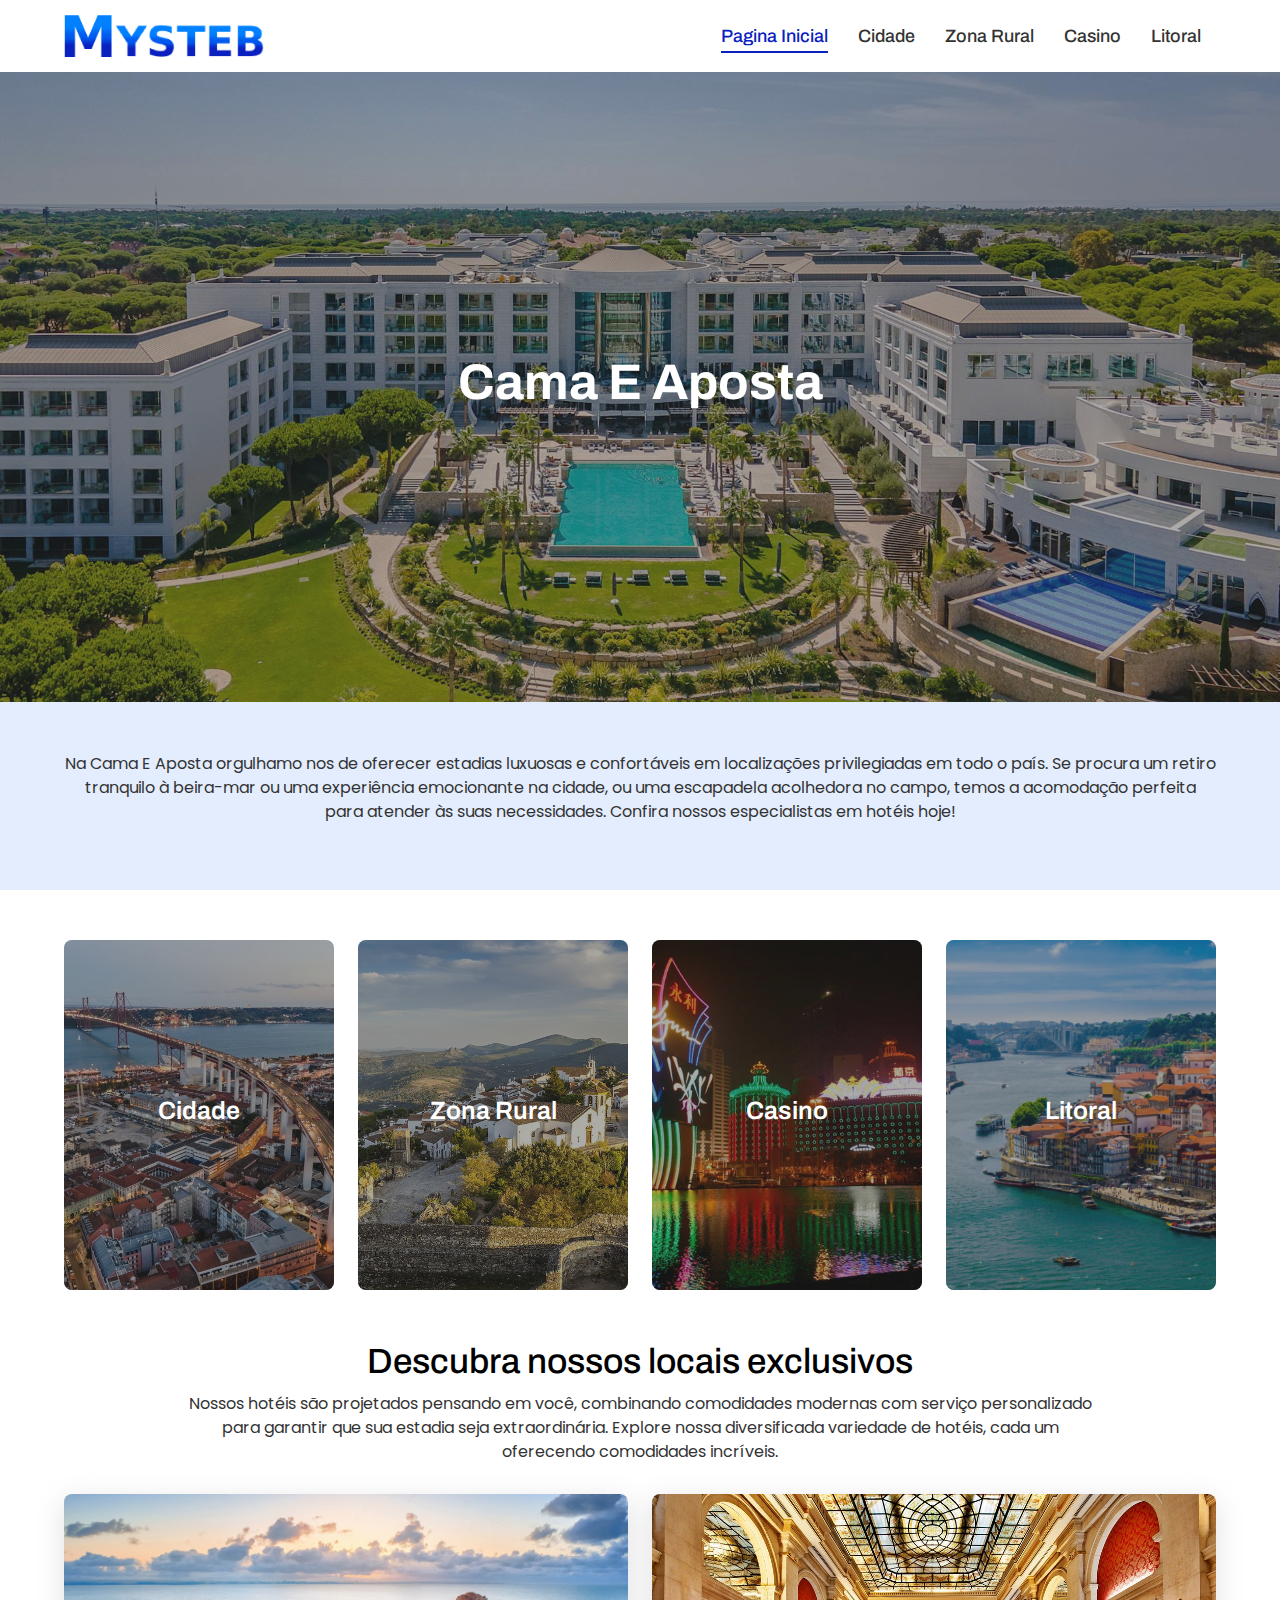
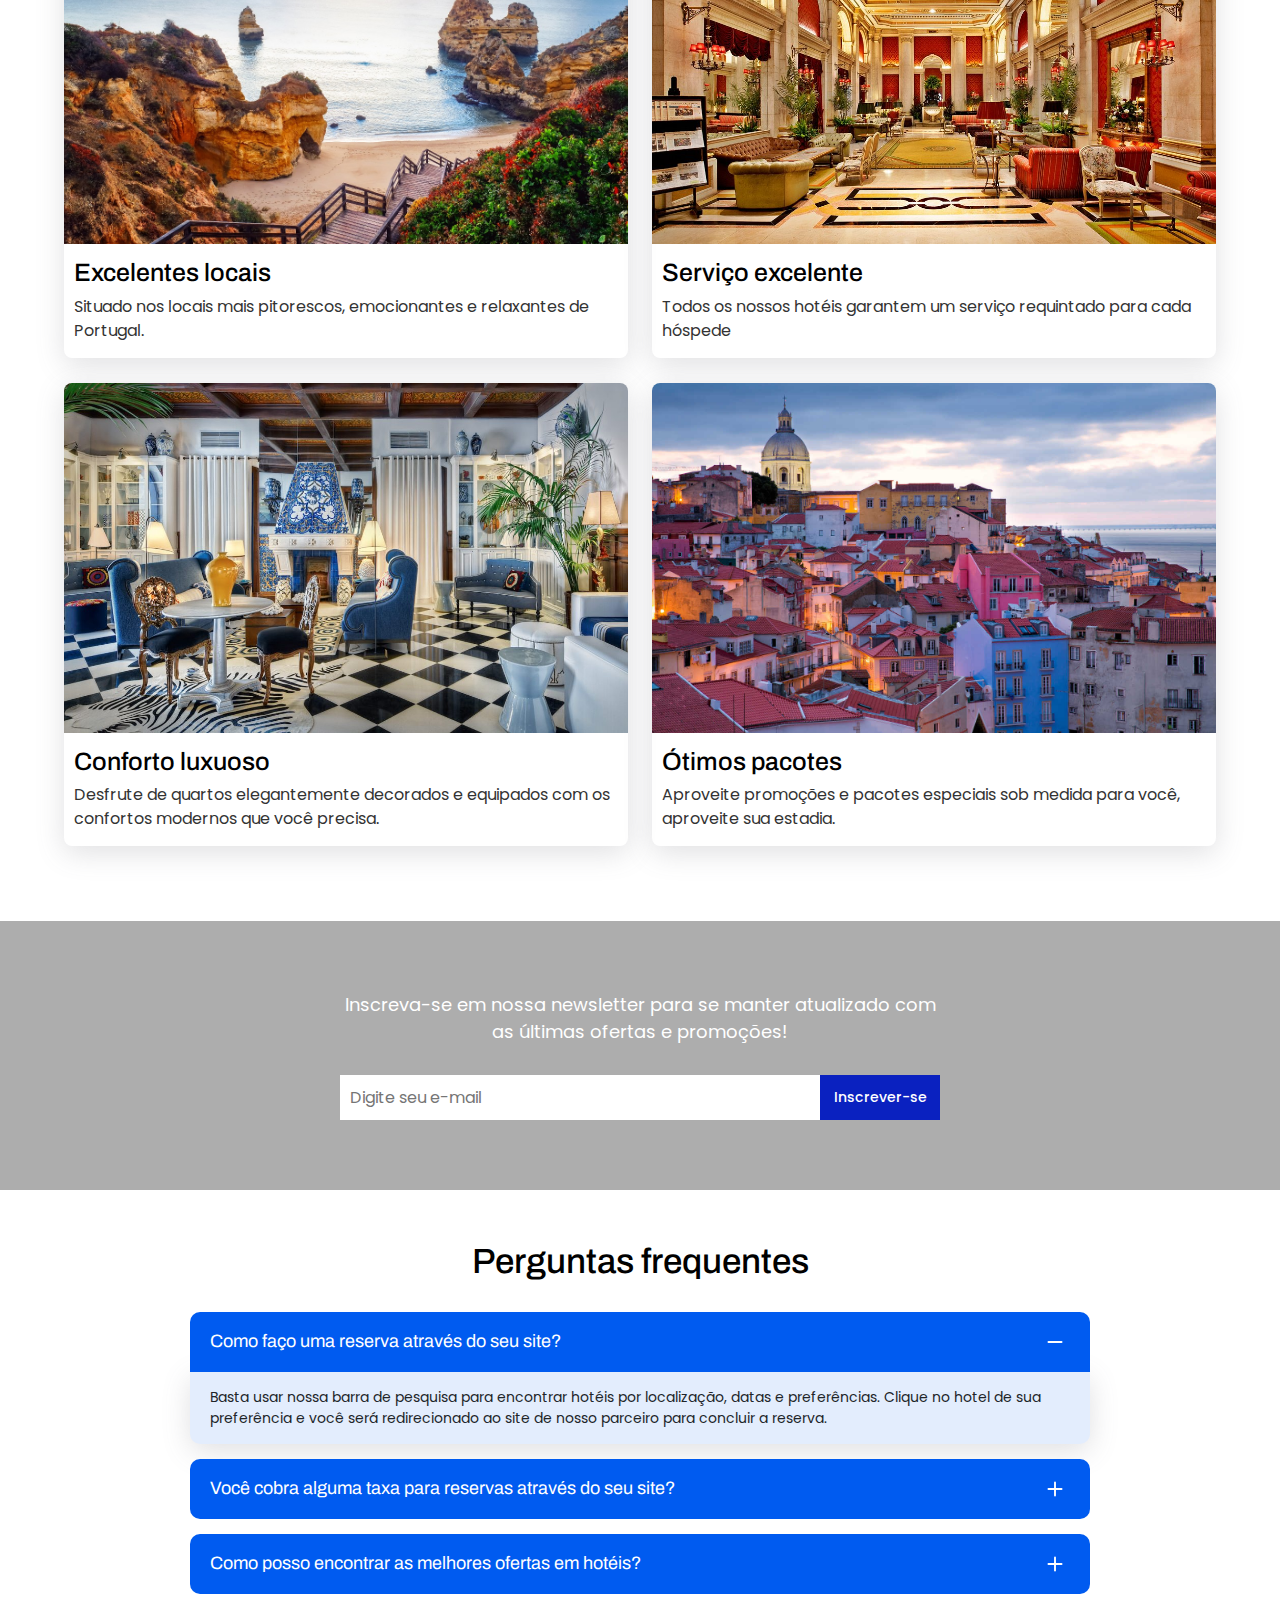
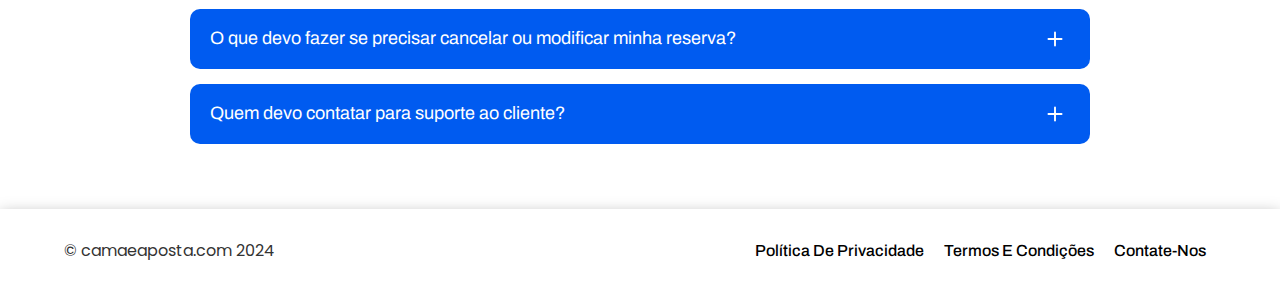
==== index.html @ 0a5554f3 "first commit" ====
<!DOCTYPE html>
<html lang="pt">
  <head>
    <meta charset="UTF-8">
    <meta name="viewport" content="width=device-width, initial-scale=1.0">
    <link rel="stylesheet" href="assets/css/bootstrap.min.css">
    <link rel="stylesheet" href="https://cdnjs.cloudflare.com/ajax/libs/font-awesome/6.5.2/css/all.min.css">
    <link rel="stylesheet" href="https://unpkg.com/aos@2.3.0/dist/aos.css">
    <link rel="icon" href="assets/images/fav-icn.png">
    <link rel="stylesheet" href="assets/css/style.css">
    <link rel="stylesheet" href="assets/css/media.css">
    <title>Pagina Inicial</title>
  </head>
  <body>

    <!-- header section start  -->
    <header class="site-header">
        <div class="container">
          <nav>
            <div class="site-logo">
              <a href="index.html">
                <img src="assets/images/logo.png" alt="">
              </a>
            </div>
            <div class="main-nav">
              <ul>
                <li>
                  <a href="index.html" class="active">
                    Pagina Inicial
                  </a>
                </li>
                <li>
                  <a href="cidade.html">
                    Cidade
                  </a>
                </li>
                <li>
                  <a href="rurais.html">
                    Zona rural
                  </a>
                </li>
                <li>
                  <a href="casino.html">
                    Casino
                  </a>
                </li>
                <li>
                  <a href="litoral.html">
                    Litoral
                  </a>
                </li>
              </ul>
              <div class="close">
                <i class="fa-solid fa-xmark"></i>
              </div>
            </div>
            <div class="toggle">
              <i class="fa-solid fa-bars"></i>
            </div>
          </nav>
        </div>
    </header>
    <!-- header section start  -->
<!-- banner secion start -->
    <section class="site-banner">
      <div class="overlay"></div>
          <div class="banner-content">
            <div class="banner-text">
              <h1>
                Cama E Aposta
              </h1>
            </div>
          </div>
    </section>
<!-- banner secion end -->
  <!-- top content section start -->
    <div class="topContent ptb-50">
        <div class="container">
           <p>
            Na Cama E Aposta orgulhamo nos de oferecer estadias luxuosas e confortáveis em
          localizações privilegiadas em todo o país. Se procura um retiro tranquilo à beira-mar ou uma
          experiência emocionante na cidade, ou uma escapadela acolhedora no campo, temos a
          acomodação perfeita para atender às suas necessidades. Confira nossos especialistas em

          hotéis hoje!
           </p>
        </div>
    </div>
 <!-- top content section section -->
  <!-- link card section start -->
     <section class="link-Card ptb-50">
        <div class="container">
            <div class="row">
              <div class="col-xl-3 col-lg-6 col-md-6">
                  <div class="link-card-wrap" style="background-image: url(./assets/images/linkCard1.jpg);">
                    <div class="overlay"></div>
                    <a href="cidade.html">
                      <div class="link-heading">
                        <h4>
                          Cidade
                        </h4>
                      </div> 
                    </a>
                  </div>
              </div>

              <div class="col-xl-3 col-lg-6 col-md-6">
                <div class="link-card-wrap" style="background-image: url(./assets/images/linkCard2.jpg);">
                  <div class="overlay"></div>
                  <a href="rurais.html">
                    <div class="link-heading">
                      <h4>
                        Zona Rural
                      </h4>
                    </div> 
                  </a>
                </div>
            </div>

            <div class="col-xl-3 col-lg-6 col-md-6">
              <div class="link-card-wrap" style="background-image: url(./assets/images/linkCard3.jpg);">
                <div class="overlay"></div>
                <a href="casino.html">
                  <div class="link-heading">
                    <h4>
                      Casino
                    </h4>
                  </div> 
                </a>
              </div>
          </div>

          <div class="col-xl-3 col-lg-6 col-md-6">
            <div class="link-card-wrap" style="background-image: url(./assets/images/linkCard4.jpg);">
              <div class="overlay"></div>
              <a href="litoral.html">
                <div class="link-heading">
                  <h4>
                    Litoral
                  </h4>
                </div> 
              </a>
            </div>
        </div>

            </div>
        </div>
     </section>
  <!-- link card section end -->
  <!-- locations section start here -->
     <section class="locations pb-50">
        <div class="container">
          <div class="site-heading">
              <h2>
                Descubra nossos locais exclusivos
              </h2>
              <p>
                Nossos hotéis são projetados pensando em você, combinando comodidades modernas com
                serviço personalizado para garantir que sua estadia seja extraordinária. Explore nossa
                diversificada variedade de hotéis, cada um oferecendo comodidades incríveis.
              </p>
          </div>
            <div class="row">
                <div class="col-md-6">
                    <div class="location-card">
                       <div class="location-img">
                         <img src="assets/images/location1.jpg" alt="">
                       </div>
                       <div class="location-text">
                          <h3>
                            Excelentes locais
                          </h3>
                          <p>
                            Situado nos locais mais pitorescos,
                            emocionantes e relaxantes de Portugal.
                          </p>
                       </div>
                    </div>
                </div>
                <div class="col-md-6">
                  <div class="location-card">
                     <div class="location-img">
                       <img src="assets/images/location2.jpg" alt="">
                     </div>
                     <div class="location-text">
                        <h3>
                          Serviço excelente
                        </h3>
                        <p>
                          Todos os nossos hotéis garantem um
                          serviço requintado para cada hóspede
                        </p>
                     </div>
                  </div>
              </div>
              <div class="col-md-6">
                <div class="location-card">
                   <div class="location-img">
                     <img src="assets/images/location3.jpeg" alt="">
                   </div>
                   <div class="location-text">
                      <h3>
                        Conforto luxuoso
                      </h3>
                      <p>
                        Desfrute de quartos elegantemente
                        decorados e equipados com os confortos
                        modernos que você precisa.
                      </p>
                   </div>
                </div>
            </div>
            <div class="col-md-6">
              <div class="location-card">
                 <div class="location-img">
                   <img src="assets/images/location4.jfif" alt="">
                 </div>
                 <div class="location-text">
                    <h3>
                      Ótimos pacotes
                    </h3>
                    <p>
                      Aproveite promoções e pacotes especiais
                      sob medida para você, aproveite sua
                      
                      estadia.
                    </p>
                 </div>
              </div>
          </div>
            </div>
        </div>
     </section>
  <!-- location section end -->
  <!-- newsletter section start  -->
     <div class="newsletter ptb-70">
      <div class="overlay"></div>
        <div class="container">
            <div class="newsletter-wrap">
               <div class="newsletter-text">
                <p>
                  Inscreva-se em nossa newsletter para se manter atualizado com as últimas ofertas e
                  promoções!
                </p>
               </div>
               <div class="newsletter-form">
                  <form action="mailto:info@camaeaposta.com"  method="post" >
                    <input type="email" name="email" placeholder="Digite seu e-mail" required >
                    <button type="submit">Inscrever-se</button>
                  </form>
               </div>
            </div>
        </div>
     </div>
  <!-- newsletter section end  -->

     <section class="faq-sec ptb-50">
        <div class="container">
          <div class="site-heading">
            <h2>
              Perguntas frequentes
            </h2>
          </div>



          <div class="accordion" id="accordionExample">
            <div class="accordion-item">
              <h2 class="accordion-header">
                <button class="accordion-button" type="button" data-bs-toggle="collapse" data-bs-target="#collapseOne" aria-expanded="true" aria-controls="collapseOne">
                  Como faço uma reserva através do seu site?
                </button>
              </h2>
              <div id="collapseOne" class="accordion-collapse collapse show" data-bs-parent="#accordionExample">
                <div class="accordion-body">
                  Basta usar nossa barra de pesquisa para encontrar hotéis por localização, datas e
                  preferências. Clique no hotel de sua preferência e você será redirecionado ao site de nosso
                  parceiro para concluir a reserva.
                </div>
              </div>
            </div>
      
            <div class="accordion-item">
              <h2 class="accordion-header">
                <button class="accordion-button collapsed" type="button" data-bs-toggle="collapse" data-bs-target="#collapseTwo" aria-expanded="false" aria-controls="collapseTwo">
                  Você cobra alguma taxa para reservas através do seu site?
                </button>
              </h2>
              <div id="collapseTwo" class="accordion-collapse collapse" data-bs-parent="#accordionExample">
                <div class="accordion-body">
                  Não, não cobramos nenhuma taxa adicional. Nosso serviço é totalmente gratuito. Os preços
                  que você vê são os mesmos dos sites de nossos parceiros.
                </div>
              </div>
            </div>
      
            <div class="accordion-item">
              <h2 class="accordion-header">
                <button class="accordion-button collapsed" type="button" data-bs-toggle="collapse" data-bs-target="#collapseThree" aria-expanded="false" aria-controls="collapseThree">
                  Como posso encontrar as melhores ofertas em hotéis?
                </button>
              </h2>
              <div id="collapseThree" class="accordion-collapse collapse" data-bs-parent="#accordionExample">
                <div class="accordion-body">
                  Atualizamos regularmente nosso site com as últimas ofertas e descontos. Consulte a nossa
                  secção "Ofertas Especiais" e subscreva a nossa newsletter para ofertas exclusivas.
                </div>
              </div>
            </div>
      
      
            <div class="accordion-item">
              <h2 class="accordion-header">
                <button class="accordion-button collapsed" type="button" data-bs-toggle="collapse" data-bs-target="#collapseFour" aria-expanded="false" aria-controls="collapseFour">
                  O que devo fazer se precisar cancelar ou modificar minha reserva?
                </button>
              </h2>
              <div id="collapseFour" class="accordion-collapse collapse" data-bs-parent="#accordionExample">
                <div class="accordion-body">
                  Para cancelamentos ou modificações, siga as instruções fornecidas no e-mail de
                  confirmação de reserva do nosso site parceiro. As políticas podem variar de acordo com o
                  provedor.
                </div>
              </div>
            </div>
      
            <div class="accordion-item">
              <h2 class="accordion-header">
                <button class="accordion-button collapsed" type="button" data-bs-toggle="collapse" data-bs-target="#collapseFive" aria-expanded="false" aria-controls="collapseFive">
                  Quem devo contatar para suporte ao cliente?
                </button>
              </h2>
              <div id="collapseFive" class="accordion-collapse collapse" data-bs-parent="#accordionExample">
                <div class="accordion-body">
                  Para qualquer questão relacionada à sua reserva, entre em contato com a equipe de
                  atendimento ao cliente do site parceiro onde você concluiu sua reserva. As informações de
                  contato podem ser encontradas no e-mail de confirmação da reserva.
                </div>
              </div>
            </div>
      
            
      
         
      
          </div>




        </div>
     </section>

   <!-- footer section start -->
   <footer class="site-footer ">
      <div class="container">
        <div class="footer-wrap">
           <p>
            © camaeaposta.com 2024
           </p>
           <div class="footer-links">
              <ul>
                <li>
                  <a href="privacy-policy.html">
                      política de Privacidade
                  </a>
                </li>
                <li>
                  <a href="term-and-conditions.html">
                    Termos e Condições
                  </a>
                </li>
                <li>
                  <a href="mailto:info@camaeaposta.com">Contate-nos</a>
                </li>
              </ul>
           </div>
        </div>
      </div>
   </footer>
   <!-- footer section end -->

    <script src="assets/js/jquery-3.7.1.min.js"></script>
    <script src="https://unpkg.com/aos@2.3.0/dist/aos.js"></script>
    <script src="assets/js/bootstrap.bundle.min.js"></script>
    <script src="assets/js/custom.js"></script>
  </body>
</html>
---- assets/css/style.css ----
@import url('https://fonts.googleapis.com/css2?family=Archivo:ital,wght@0,100..900;1,100..900&family=Poppins:ital,wght@0,100;0,200;0,300;0,400;0,500;0,600;0,700;0,800;0,900;1,100;1,200;1,300;1,400;1,500;1,600;1,700;1,800;1,900&display=swap');

:root {
    --Primary-Color: #0a21c0;
    --Secondary-Color: #005BF0;
    --bg: #005bf01c;
    --black: #333;
    --white: #fff;
}

/* global css start here */
html {
    font-size: 16px;
}

* {
    margin: 0;
    padding: 0;
    box-sizing: border-box;
}

body {
    margin: 0;
    padding: 0;
    font-family: "Poppins", sans-serif;
}

h1,
h2,
h3,
h4,
h5,
h6 {
    font-family: "Archivo", sans-serif;
}

ul {
    padding-left: 0;
    margin-bottom: 0;
    list-style: none;
}

a {
    text-decoration: none;
    font-family: "Archivo", sans-serif;
}

.container {
    max-width: 1320px;
    margin: 0 auto;
    padding-left: 5%;
    padding-right: 5%;
}

img {
    width: 100%;
}

.overlay {
    position: absolute;
    top: 0;
    left: 0;
    height: 100%;
    width: 100%;
    background-color: var(--black);
    opacity: 0.4;
}

/* .pt-30{
    padding-top: 30px;
}
.pb-30{
    padding-bottom: 30px;
}
.ptb-30{
    padding: 30px 0;
} */
.pt-50 {
    padding-top: 50px;
}

.pb-50 {
    padding-bottom: 50px;
}

.ptb-50 {
    padding: 50px 0;
}

.pb-70 {
    padding-bottom: 70px;
}

.ptb-70 {
    padding: 70px 0;
}

/* global css end here */


/* header section css start  */
.site-header {
    padding: 15px 0;
    box-shadow: #00000038 0px 4px 10px 0px;
}

.site-header nav {
    display: flex;
    align-items: center;
    justify-content: space-between;
}

.site-logo img {
    max-width: 200px;
}

.main-nav ul {
    display: flex;
    align-items: center;
}

.main-nav ul li {
    margin: 0px 15px;
}

.main-nav ul li a {
    font-size: 1.125rem;
    color: var(--black);
    text-transform: capitalize;
    font-weight: 500;
    position: relative;
}

.main-nav ul li a::before {
    content: '';
    position: absolute;
    bottom: -7px;
    left: 0;
    height: 2px;
    width: 0%;
    background-color: var(--Primary-Color);
    transition: all 0.3s linear;

}

.main-nav ul li a:hover::before,
.main-nav ul li a.active::before {
    width: 100%;
}

.main-nav ul li a:hover,
.main-nav ul li a.active {
    color: var(--Primary-Color);
}

.close,
.toggle {
    display: none;
}

/* header section css end */

/* banner section css start  */
.site-banner {
    background-image: url(../images/Hero-banner.jpg);
    background-position: center;
    background-repeat: no-repeat;
    background-size: cover;
    height: 70vh;
    position: relative;
}

.banner-content {
    height: 100%;
    width: 100%;
    display: flex;
    justify-content: center;
    align-items: center;
    position: relative;
}

.banner-text h1 {
    font-size: 3.125rem;
    color: var(--white);
    text-transform: capitalize;
    font-weight: 700;
}

/* banner section css end */
/* top content section css start  */
.topContent {
    background-color: var(--bg);
    text-align: center;
}

.topContent p {
    font-size: 1rem;
    color: var(--black);
    text-align: center;
}

/* top contetn section end */

/* link card section css start */
.link-card-wrap {
    background-image: url(../images/Hero-banner.jpg);
    background-position: center;
    background-repeat: no-repeat;
    background-size: cover;
    height: 350px;
    border-radius: 8px;
    overflow: hidden;
    position: relative;
}

.link-card-wrap a {
    height: 100%;
    width: 100%;
    display: flex;
    justify-content: center;
    align-items: center;
    position: relative;
}

.link-heading h4 {
    color: #fff;
    font-size: 1.5625rem;
    font-weight: 600;
}





/* Circle */
.link-card-wrap {
    position: relative;
}

.link-card-wrap::before {
    position: absolute;
    top: 50%;
    left: 50%;
    z-index: 2;
    display: block;
    content: '';
    width: 0;
    height: 0;
    background: rgba(255, 255, 255, .2);
    border-radius: 100%;
    transform: translate(-50%, -50%);
    opacity: 0;

}

.link-card-wrap:hover::before {
    animation: circle 1s;
    -webkit-animation: circle 1s;
}

@keyframes circle {
    0% {
        opacity: 1;
    }

    40% {
        opacity: 1;
    }

    100% {
        width: 200%;
        height: 200%;
        opacity: 0;
    }
}

/* link card section end */

/* location section css start */
.location-card {
    box-shadow: rgba(100, 100, 111, 0.2) 0px 7px 29px 0px;
    border-radius: 8px;
    overflow: hidden;
    height: 100%;
}

section.locations .col-md-6 {
    margin-bottom: 25px;
}

.location-img {
    height: 350px;
    /* position: relative; */
overflow: hidden;

}

.location-img:hover img {
    transform: scale(1.3);

}

.location-img img {
    height: 100%;
    width: 100%;
    object-fit: cover;
    transition: all 0.3s linear;

}

.location-text {
    padding: 15px 10px;
}

.location-text h3 {
    font-size: 1.5625rem;
    line-height: 1.1;
    color: #000;
}

.location-text p {
    font-size: 1rem;
    color: var(--black);
    margin-bottom: 0;
}

.site-heading h2 {
    font-size: 2.1875rem;
    color: #000;
    margin-bottom: 10px;
}

.site-heading p {
    font-size: 1rem;
    color: var(--black);
    margin-bottom: 0;
}

.site-heading {
    text-align: center;
    width: 80%;
    margin: 0 auto;
    margin-bottom: 30px;
}

/* location section css end */
/* newsletter section css start  */
.newsletter {
    background-image: url(../images/newsletter-bg.jpg);
    background-position: center;
    background-repeat: no-repeat;
    background-size: cover;
    position: relative;
    background-attachment: fixed;
}

.newsletter-wrap {
    max-width: 600px;
    margin: 0 auto;
    text-align: center;
    position: relative;
}

.newsletter-text p {
    font-size: 1.125rem;
    color: var(--white);
    margin-bottom: 30px;
}

.newsletter-form form {
    display: flex;
    align-items: center;
    justify-content: space-between;
}

.newsletter-form input {
    width: 80%;
    height: 45px;
    padding: 10px;
    border: none;
}

.newsletter-form button {
    width: 20%;
    height: 45px;
    border: none;
    font-size: 0.875rem;
    background-color: var(--Primary-Color);
    color: var(--white);
    font-weight: 500;
    display: flex;
    align-items: center;
    justify-content: center;
}

:focus-visible {
    outline: none;
}


/* newsletter section css end */



/* faq css start */
.accordion-button::after {
    background-image: url("data:image/svg+xml,%3Csvg xmlns='http://www.w3.org/2000/svg' width='16' height='16' fill='currentColor' class='bi bi-plus' viewBox='0 0 16 16'%3E%3Cpath d='M8 4a.5.5 0 0 1 .5.5v3h3a.5.5 0 0 1 0 1h-3v3a.5.5 0 0 1-1 0v-3h-3a.5.5 0 0 1 0-1h3v-3A.5.5 0 0 1 8 4z'/%3E%3C/svg%3E");
    transition: all 0.5s;
}

.accordion-button:not(.collapsed)::after {
    background-image: url("data:image/svg+xml,%3Csvg xmlns='http://www.w3.org/2000/svg' width='16' height='16' fill='currentColor' class='bi bi-dash' viewBox='0 0 16 16'%3E%3Cpath d='M4 8a.5.5 0 0 1 .5-.5h7a.5.5 0 0 1 0 1h-7A.5.5 0 0 1 4 8z'/%3E%3C/svg%3E");
}

.accordion-button::after {
    transition: all 0.5s;
    background-size: 30px;
    height: 30px;
    width: 30px;
    filter: brightness(1) invert(1);
}

.accordion-item {
    background-color: transparent;
    border: none;
}

.accordion-button:not(.collapsed),
.accordion-button {
    color: var(--white);
    background-color: var(--Secondary-Color);
    box-shadow: none;
}

.accordion-item {
    margin-bottom: 15px;
}

.accordion-body {
    padding: 15px 20px;
    box-shadow: rgba(100, 100, 111, 0.2) 0px 7px 29px 0px;
    font-size: 0.875rem;
    background: var(--bg);
    border-bottom-left-radius: 10px;
    border-bottom-right-radius: 10px;
}

:focus-visible {
    outline: none;
}

.accordion-button:focus {
    z-index: 3;
    border-color: transparent;
    outline: 0;
    box-shadow: none;
}

.accordion-button {
    border-radius: 10px !important;
    font-size: 1.125rem;
    padding: 15px 20px;
}

.accordion-button:not(.collapsed) {
    border-bottom-left-radius: 0 !important;
    border-bottom-right-radius: 0 !important;
}

/* .accordion-button::after {
    filter: brightness(0) invert(1);
} */


div#accordionExample {
    max-width: 900px;
    margin: 0 auto;
}

/* faq css end */

/* sub pages css start */
.site-banner.sub-banner {
    height: 50vh;
}

.sub-banner .banner-text h1 {
    font-size: 2.5rem;
    text-align: center;
}

.sub-banner .banner-text p {
    font-size: 1.125rem;
    color: var(--white);
    text-align: center;
}

.moretext {
    display: none;
}

a.moreless-button {
    padding: 12px 30px;
    background-color: var(--Primary-Color);
    display: inline-block;
    color: #fff;
    font-size: 1rem;
    font-weight: 500;
    transition: all 0.3s linear;
 
}
a.moreless-button:hover{
    background-color: var(--Secondary-Color);
}
.cidade-img {
    width: 40%;
    overflow: hidden;
}
.cidade-img:hover img{
    transform: scale(1.3);

}
.cidade-img img {
    height: 100%;
    width: 100%;
    object-fit: cover;
    transition: all 0.3s linear;
 
}
.contact-wrap button {
    width: fit-content;
    padding: 10px 40px;
    border: none;
    border-radius: 5px;
    font-size: 1rem;
    font-weight: 500;
    color: #333;
}
.cidade-main-text {
    width: 60%;
    padding: 30px 20px;
}

.cidade-wrap {
    display: flex;
    justify-content: space-between;
    box-shadow: rgba(100, 100, 111, 0.2) 0px 7px 29px 0px;
    margin-bottom: 30px;
}

.cidade-main-text h3 {
    font-size: 1.5625rem;
    font-weight: 600;
    margin-bottom: 0px;
    color: #000;
}

.cidade-main-text p {
    font-size: 1rem;
    margin-bottom: 10px;
    color: var(--black);
}

.cidade-main-text ul {
    margin: 10px 0;
    padding-left: 40px;
    list-style: disc;
}

.cidade-main-text ul li {
    font-size: 1rem;
    margin: 5px 0;
    color: #000;
}

.vist-website a {
    display: inline-block;
    background-color: var(--Primary-Color);
    padding: 11px 30px;
    text-align: center;
    color: #fff;
    font-size: 0.875rem;
    margin-top: 10px;
    transition: all 0.3s linear;

}
.vist-website a:hover{
    background-color: var(--Secondary-Color);
}

.moretextt {
    display: none;
}

a.contless-button {
    color: #000;
    font-weight: 600;
    text-decoration: underline;
    text-transform: uppercase;
    font-size: 0.875rem;
    padding-bottom: 10px;
    display: inline-block;
}


.Stars {
    --percent: calc(var(--rating) / 5 * 100%);
    display: inline-block;
    font-size: 1.875rem;
    line-height: 1.1;
}

.Stars::before {
    content: "★★★★★";
    letter-spacing: 0px;
    background: linear-gradient(90deg, #ffcd1e var(--percent), #eae9ef var(--percent));
    -webkit-background-clip: text;
    -webkit-text-fill-color: transparent;
}

.brand-rating {
    display: flex;
    align-items: center;
    margin: 10px 0;
}

.rate-count p {
    margin-bottom: 0;
}

.site-heading p {
    /* color: var(--white); */
}

.form-group label {
    display: none;
    color: #fff;
    font-size: 1rem;
    margin-bottom: 5px;
}

.form-group input {
    width: 100%;
    height: 45px;
    padding: 10px;
    border-radius: 5px;
    border: none;
    font-size: 0.875rem;
    /* background: #cfcfcff0; */
}

.form-group {
    margin: 10px 0;
}

.form-group textarea {
    height: 250px;
    width: 100%;
    padding: 10px;
    border-radius: 5px;

}

.contact-wrap {
    position: relative;
    max-width: 800px;
    margin: 0 auto;
    padding: 50px;
    background: var(--Secondary-Color);
}

.site-heading h4 {
    font-size: 1.75rem;
    color: #fff;
    font-weight: 600;
}

.privacy-wrap {
    margin: 20px 0;
}

.privacy-wrap p {
    font-size: 1rem;
    margin-bottom: 10px;
}

.privacy-wrap ul {
    padding-left: 20px;
    margin: 10px 0;
    list-style: disc;
}

.privacy-wrap ul li {
    font-size: 1rem;
    padding: 3px 0;
}

/* sub pages css end */








/* footer section css start */
.site-footer {
    box-shadow: rgba(0, 0, 0, 0.35) 0px 5px 15px;
}

.footer-wrap {
    display: flex;
    align-items: center;
    justify-content: space-between;
    padding: 30px 0;
}

.footer-links ul {
    display: flex;
    align-items: center;
}

.footer-links ul li {
    padding: 0 10px;
}

.footer-links ul li a {
    font-size: 1rem;
    color: #000;
    text-transform: capitalize;
    font-weight: 500;
}

.footer-links ul li a:hover {
    color: var(--Primary-Color);
}

.footer-wrap p {
    font-size: 1rem;
    color: var(--black);
    margin-bottom: 0;
}

/* footer section css end */
---- assets/css/media.css ----
@media(max-width:1200px){
    html{
        font-size: 15px;
    }
    .link-Card .col-lg-6 {
        margin: 12px 0;
    }
    .site-logo img {
        max-width: 150px;
    }
}
@media(max-width:992px){
    .close, .toggle{
        display: block;

    }
    .toggle{
        font-size: 25px;
        color: #000;

    }
    .close{
        font-size: 25px;
        position: absolute;
        top: 20px;
        right: 20px;
    }
    .main-nav ul {
        flex-direction: column;
        /* align-items: self-start; */
    }
    .main-nav ul li {
        margin: 10px  0;
    }
    .main-nav {
        position: fixed;
        top: 0;
        left: 0;
        padding: 30px;
        width: 100%;
        background: #ffffff;
        height: 100vh;
        z-index: 9;
        transform: translateY(-100%);
        transition: all 0.3s ease-in-out;

}
    .menuToggle .main-nav{
        transform: translateY(0%);
        transition: all 0.3s ease-in-out;

}
}
@media(max-width:850px){
    html{
        font-size: 14px
    }
    .site-banner {
        height: 55vh;
    }
    .site-banner.sub-banner {
        height: 45vh;
    }
    .banner-text h1 {
        font-size: 3rem;
    }
    .link-card-wrap {
        height: 300px;
    }
    .link-heading h4 {
        font-size: 1.7625rem;
    }
    .location-img {
        height: 250px;
    }
    .site-heading h2 {
        font-size: 2rem;
    }
    .cidade-wrap {
        flex-direction: column;
    }
    .cidade-img {
        width: 100%;
        height: 350px;
    }
    .cidade-main-text {
        width: 100%;
    }
    .form-group input {
        height: 40px;
    }
    .form-group {
        margin: 7px 0;
    }
    .form-group textarea {
        height: 250px;
    }
    .contact-wrap {
        padding: 30px;
    }
    .brand-rating {
        margin: 5px 0;
    }
}
@media(max-width:767px){
    .site-heading {
        width: 95%;
    }
    .site-logo img {
        max-width: 150px;
    }
    .ptb-50 {
        padding: 30px 0;
    }
    .footer-wrap {
        flex-direction: column-reverse;
    }
    .footer-links {
        margin-bottom: 10px;
    }
    .accordion-button {
        padding: 12px 15px;
    }
}
@media(max-width:575px){
    .link-card-wrap {
        height: 250px;
    }
    .newsletter-form form {
        flex-direction: column;
    }
    .newsletter-form button {
        margin-top: 15px;
        width: 30%;
    }
    .newsletter-form input {
        width: 100%;
    }
    .footer-links ul li {
        padding: 3px 5px;
    }
    .footer-links ul {
        flex-wrap: wrap;
        justify-content: center;
    }
    .cidade-img {
        height: 250px;
    }
    .form-group textarea {
        height: 200px;
    }
    .form-group label {
        margin-bottom: 2px;
    }
    .form-group {
        margin: 5px 0;
    }
    .cidade-main-text ul {
        padding-left: 30px;
    }
}
@media(max-width:374px){
    html{
        font-size: 13px;
    }
    .site-logo img {
        max-width: 130px;
    }
    .toggle {
        font-size: 22px;
    }
    .banner-text h1 {
        font-size: 2.8rem;
    }
    .site-banner {
        height: 50vh;
    }
    .sub-banner .banner-text h1 {
        font-size: 2.3rem;
    }
    .site-banner.sub-banner {
        height: 40vh;
    }
    .site-heading h2 {
        font-size: 1.8rem;
    }
    .cidade-main-text {
        padding: 20px 10px;
    }
    .contact-wrap {
        padding: 20px 10px;
    }
}
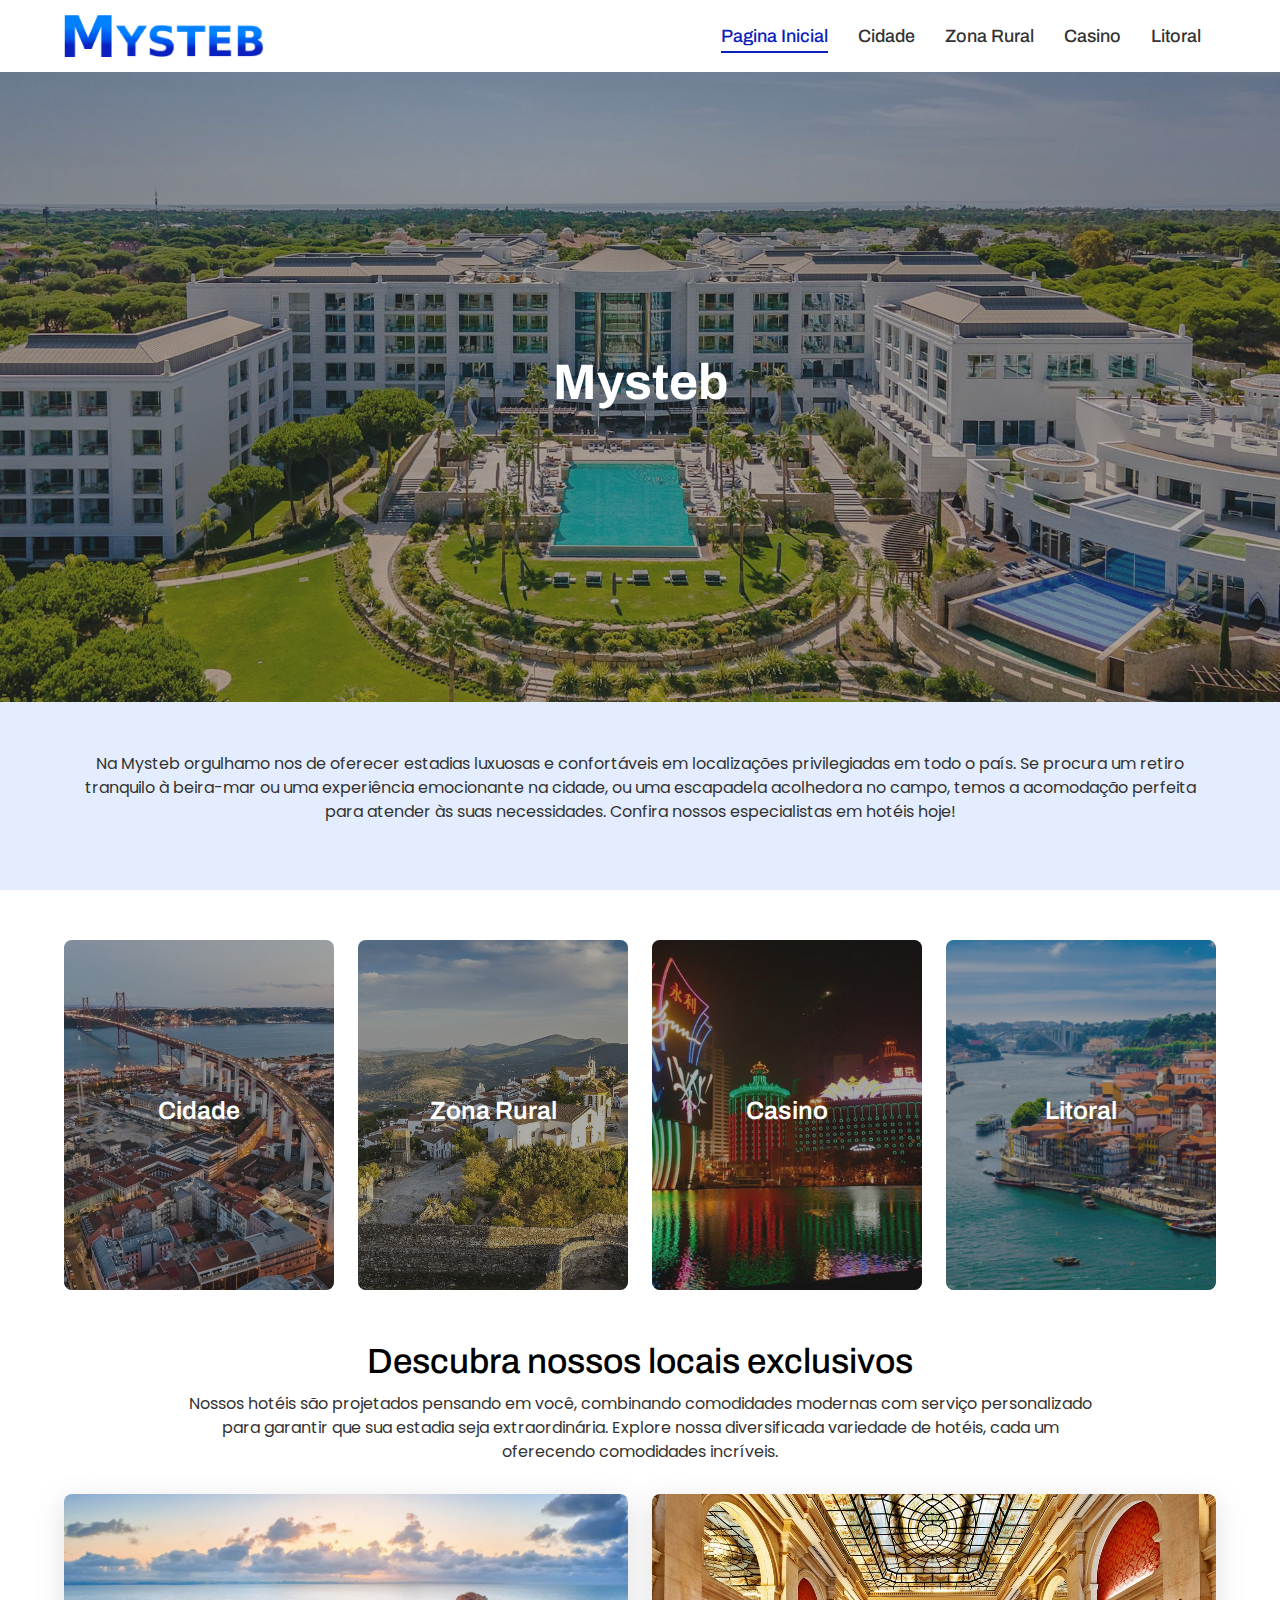
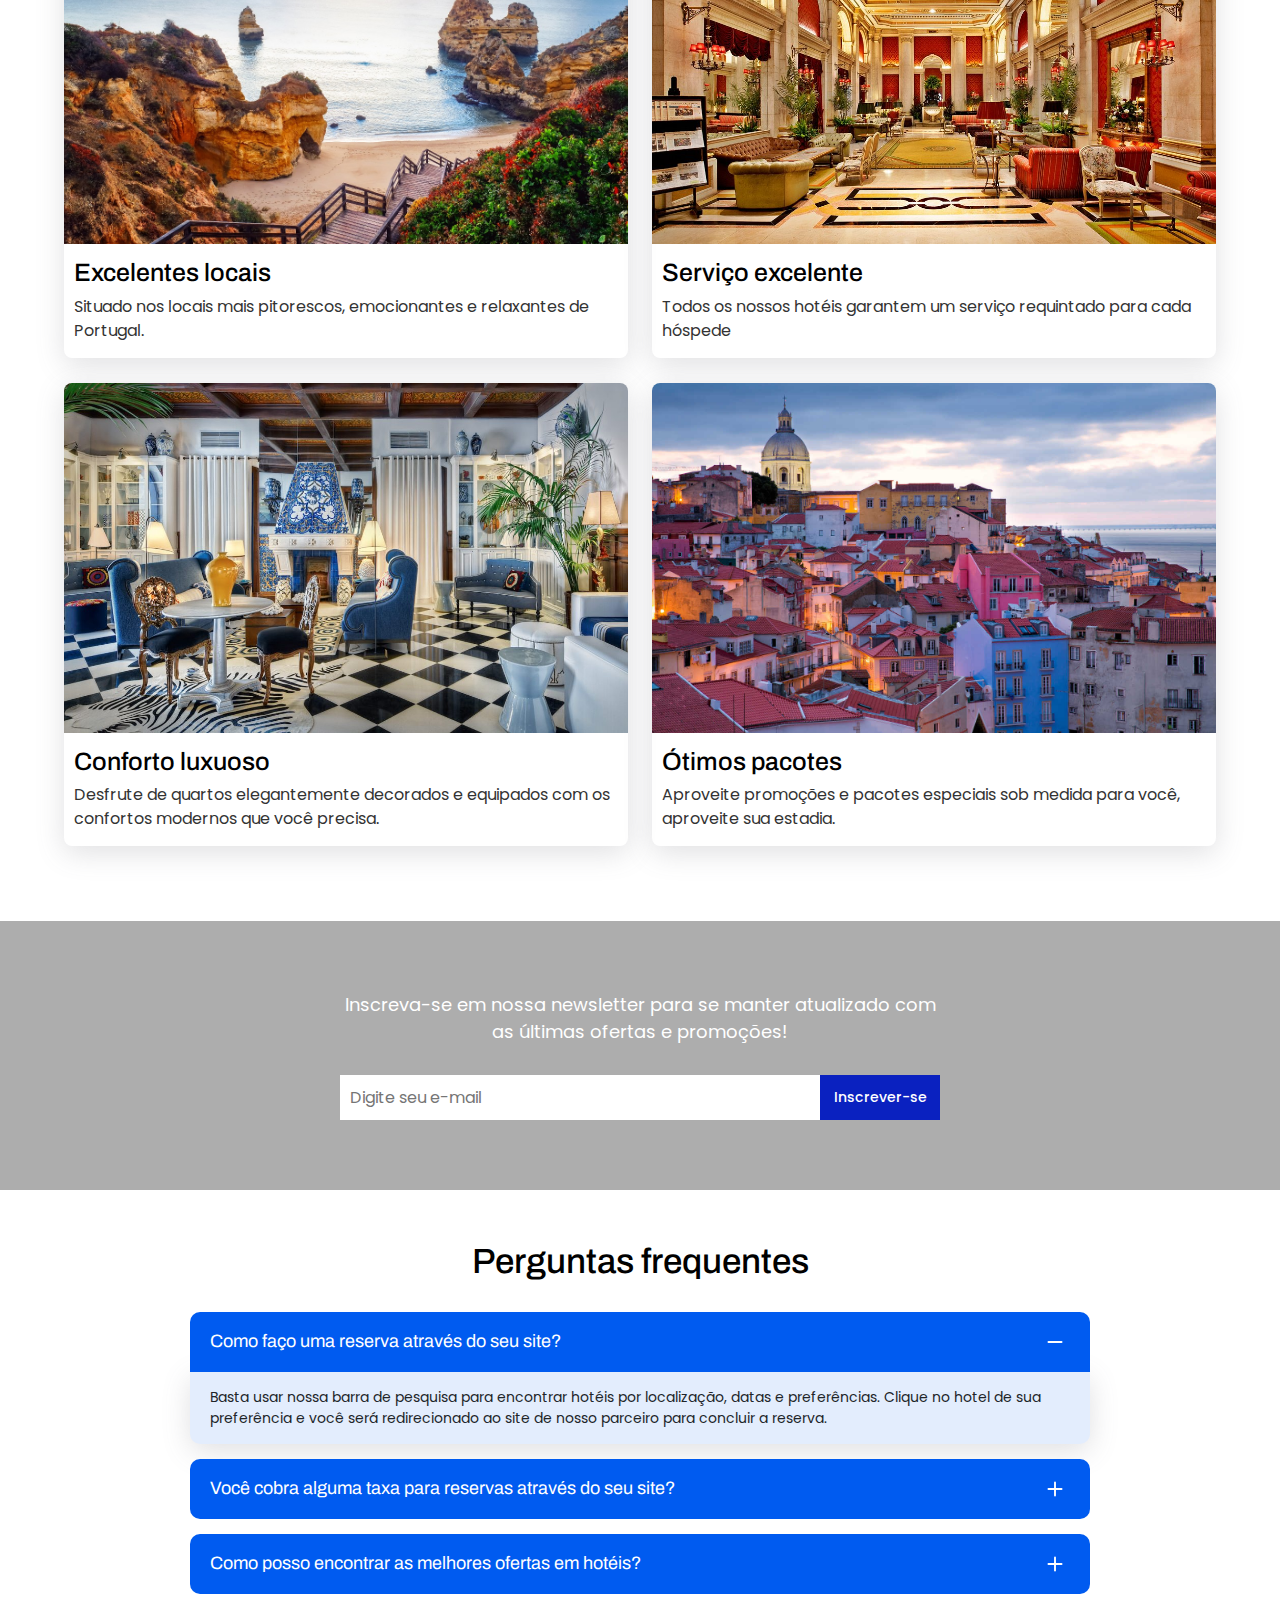
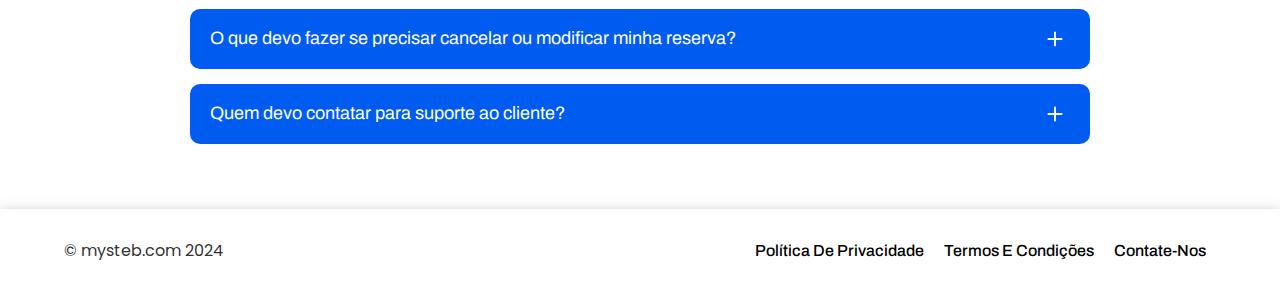
==== commit c991f092: "done" ====
--- a/index.html
+++ b/index.html
@@ -67,7 +67,7 @@
           <div class="banner-content">
             <div class="banner-text">
               <h1>
-                Cama E Aposta
+                Mysteb 
               </h1>
             </div>
           </div>
@@ -77,7 +77,7 @@
     <div class="topContent ptb-50">
         <div class="container">
            <p>
-            Na Cama E Aposta orgulhamo nos de oferecer estadias luxuosas e confortáveis em
+            Na Mysteb orgulhamo nos de oferecer estadias luxuosas e confortáveis em
           localizações privilegiadas em todo o país. Se procura um retiro tranquilo à beira-mar ou uma
           experiência emocionante na cidade, ou uma escapadela acolhedora no campo, temos a
           acomodação perfeita para atender às suas necessidades. Confira nossos especialistas em
@@ -244,7 +244,7 @@
                 </p>
                </div>
                <div class="newsletter-form">
-                  <form action="mailto:info@camaeaposta.com"  method="post" >
+                  <form action="mailto:info@mysteb.com"  method="post" >
                     <input type="email" name="email" placeholder="Digite seu e-mail" required >
                     <button type="submit">Inscrever-se</button>
                   </form>
@@ -356,7 +356,7 @@
       <div class="container">
         <div class="footer-wrap">
            <p>
-            © camaeaposta.com 2024
+            © mysteb.com 2024
            </p>
            <div class="footer-links">
               <ul>
@@ -371,7 +371,7 @@
                   </a>
                 </li>
                 <li>
-                  <a href="mailto:info@camaeaposta.com">Contate-nos</a>
+                  <a href="mailto:info@mysteb.com">Contate-nos</a>
                 </li>
               </ul>
            </div>
--- a/assets/css/style.css
+++ b/assets/css/style.css
@@ -103,7 +103,14 @@
     padding: 15px 0;
     box-shadow: #00000038 0px 4px 10px 0px;
 }
-
+.fixed-header{
+    position: fixed;
+    top: 0;
+    left: 0;
+    width: 100%;
+    background-color: #fff;
+    z-index: 99;
+}
 .site-header nav {
     display: flex;
     align-items: center;
@@ -233,11 +240,11 @@
 
 
 /* Circle */
-.link-card-wrap {
-    position: relative;
-}
-
-.link-card-wrap::before {
+.link-card-wrap a {
+    position: relative;
+}
+
+.link-card-wrap a::before {
     position: absolute;
     top: 50%;
     left: 50%;
@@ -253,7 +260,7 @@
 
 }
 
-.link-card-wrap:hover::before {
+.link-card-wrap a:hover::before {
     animation: circle 1s;
     -webkit-animation: circle 1s;
 }
--- a/assets/css/media.css
+++ b/assets/css/media.css
@@ -147,7 +147,7 @@
         height: 250px;
     }
     .form-group textarea {
-        height: 200px;
+        height: 150px;
     }
     .form-group label {
         margin-bottom: 2px;
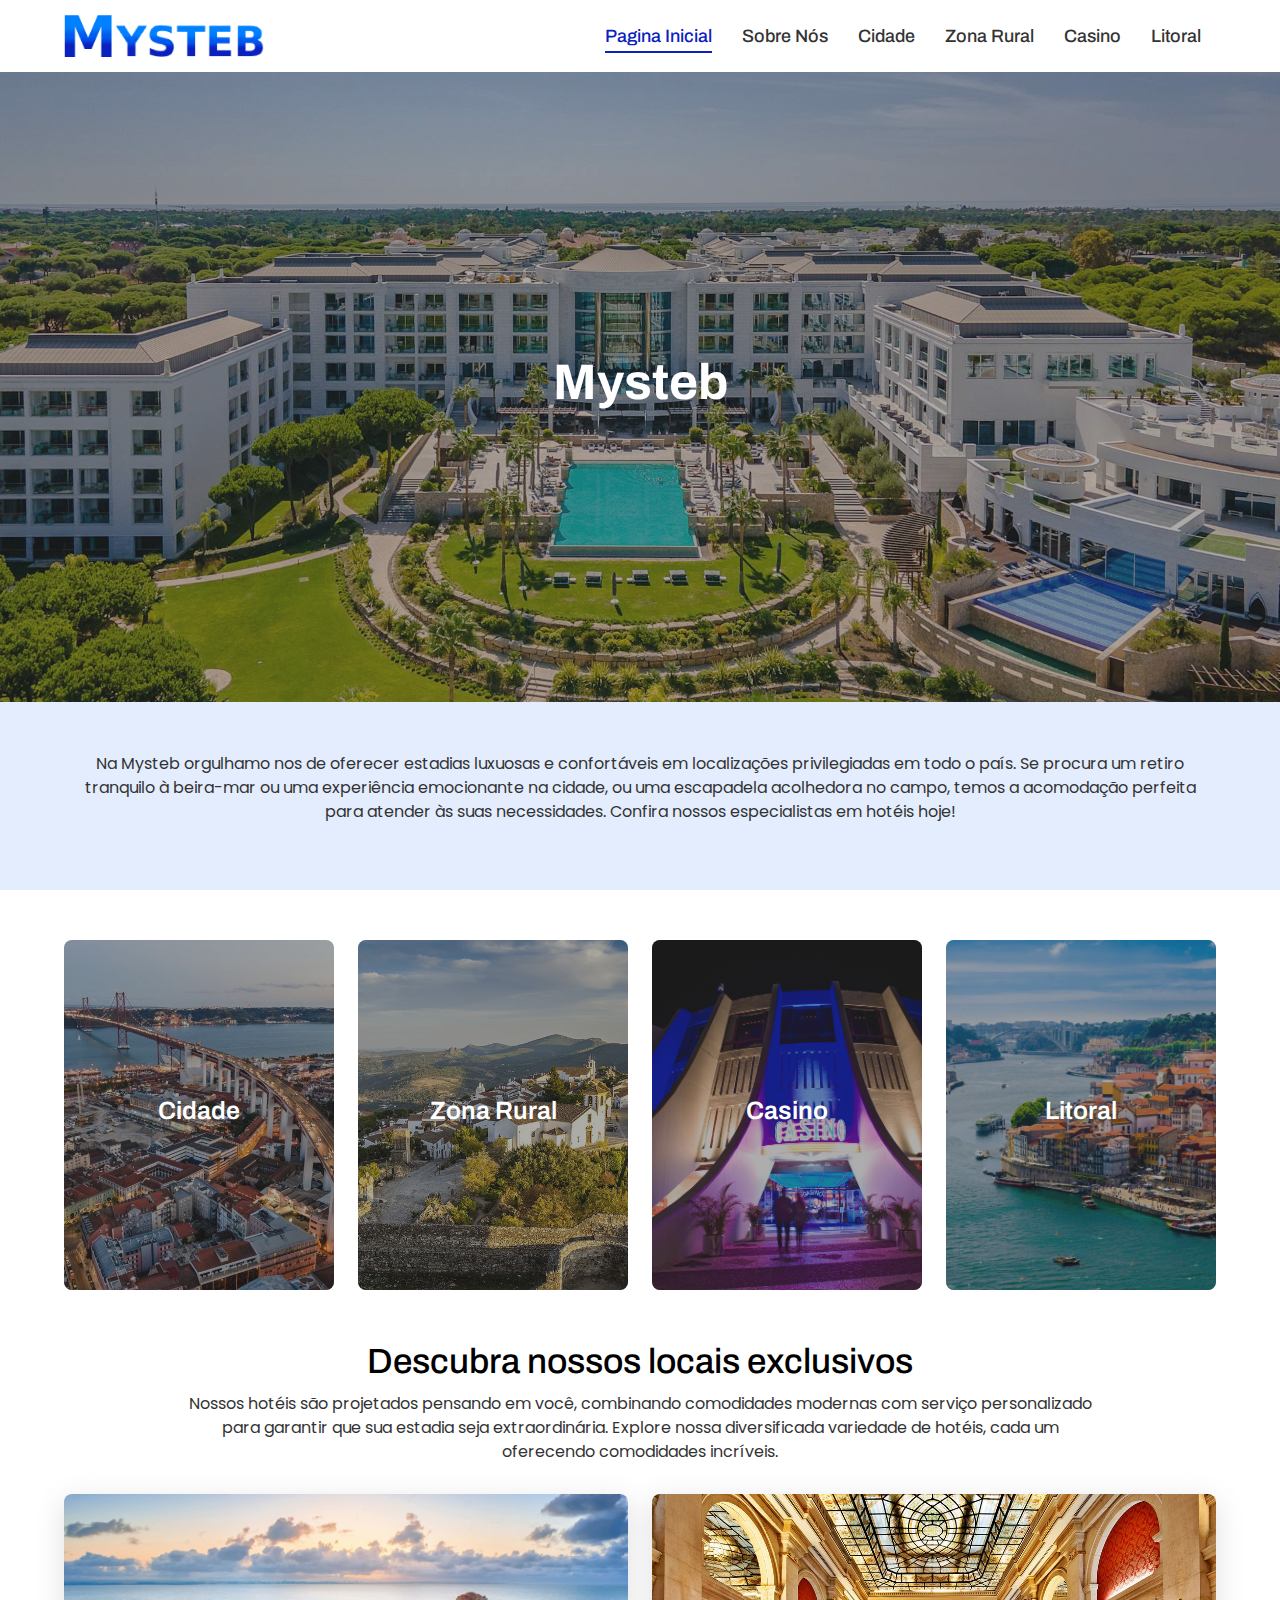
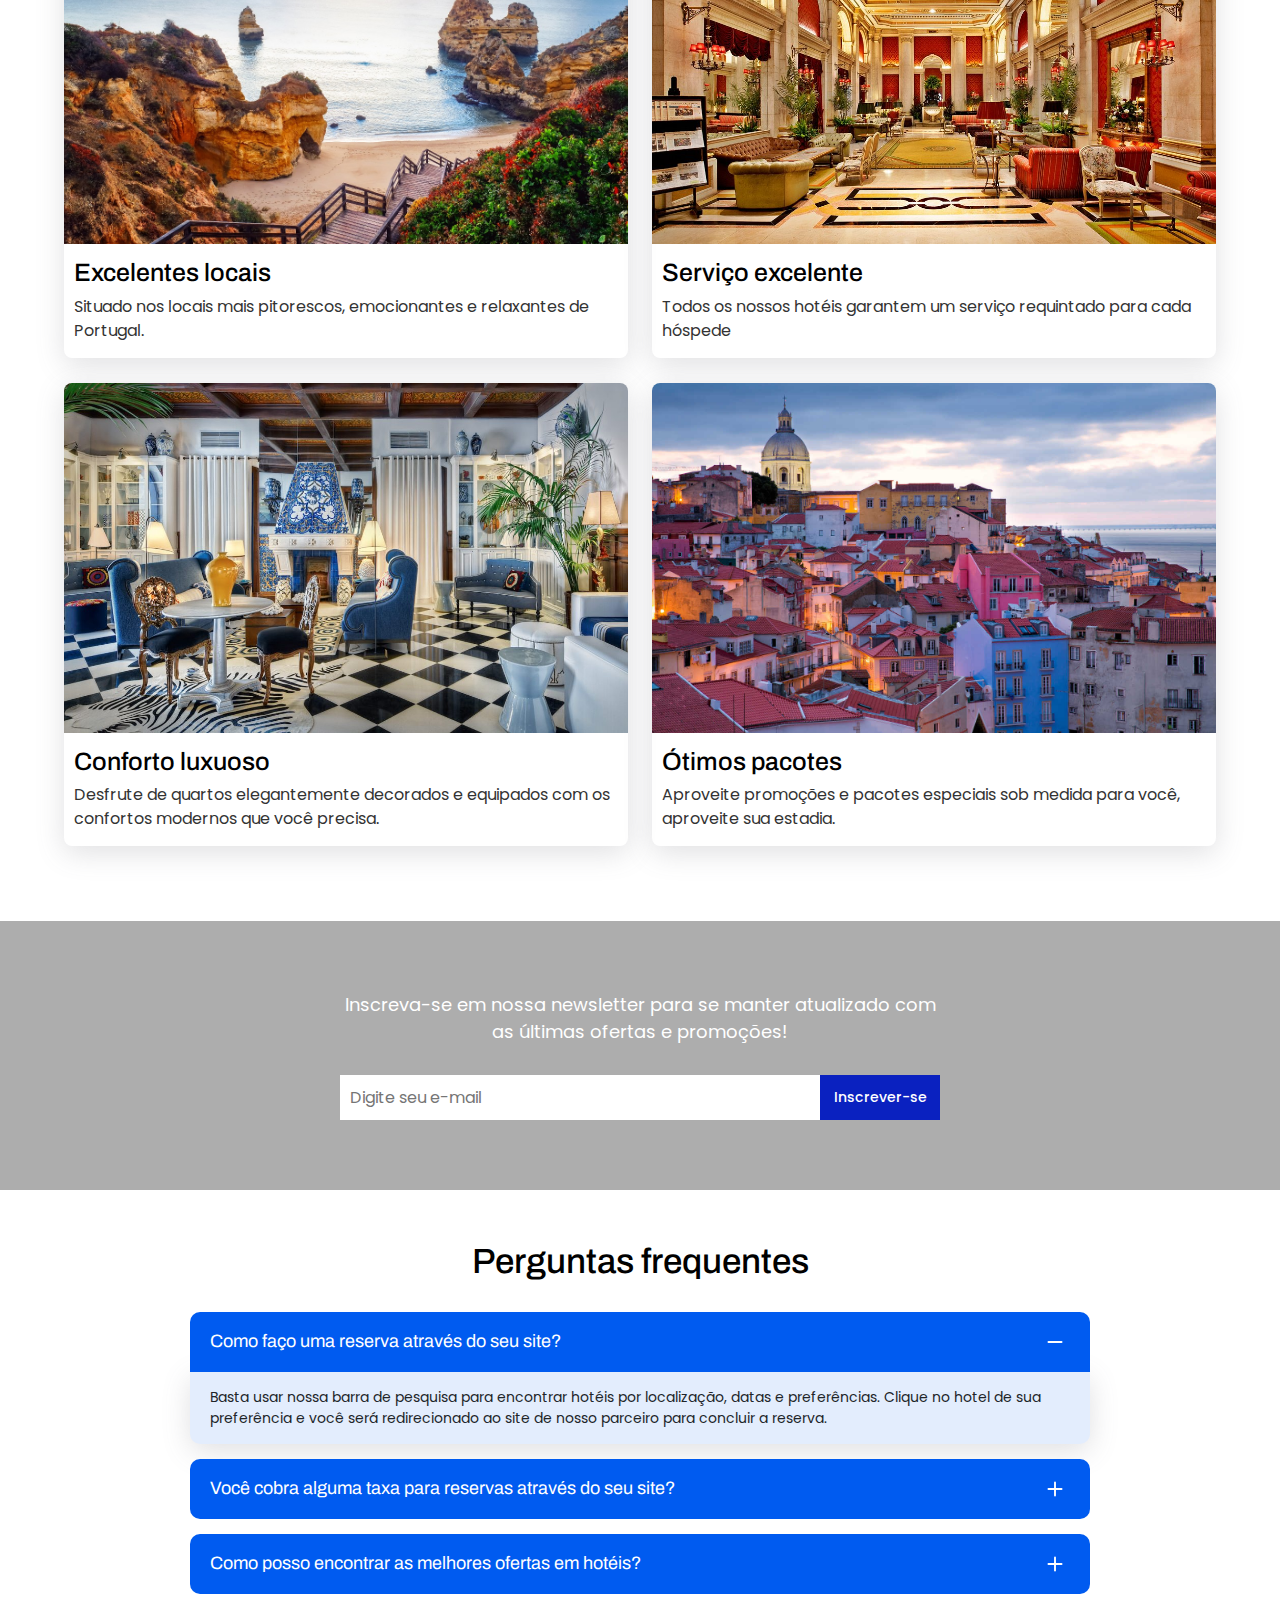
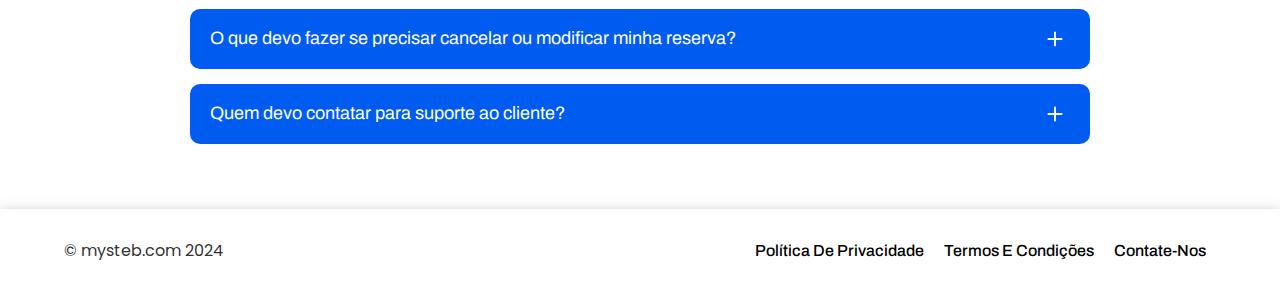
==== commit 8ff805b0: "done" ====
--- a/index.html
+++ b/index.html
@@ -27,6 +27,11 @@
                 <li>
                   <a href="index.html" class="active">
                     Pagina Inicial
+                  </a>
+                </li>
+                <li>
+                  <a href="about-us.html" >
+                      Sobre nós
                   </a>
                 </li>
                 <li>
@@ -244,7 +249,7 @@
                 </p>
                </div>
                <div class="newsletter-form">
-                  <form action="mailto:info@mysteb.com"  method="post" >
+                  <form  >
                     <input type="email" name="email" placeholder="Digite seu e-mail" required >
                     <button type="submit">Inscrever-se</button>
                   </form>
@@ -371,7 +376,7 @@
                   </a>
                 </li>
                 <li>
-                  <a href="mailto:info@mysteb.com">Contate-nos</a>
+                  <a href="contact-us.html">Contate-nos</a>
                 </li>
               </ul>
            </div>
--- a/assets/css/style.css
+++ b/assets/css/style.css
@@ -406,8 +406,50 @@
 
 
 /* newsletter section css end */
-
-
+/* about page css start */
+.about-img{
+    height: 100%;
+    width: 100%;
+
+}
+.about-img img{
+    height: 100%;
+    width: 100%;
+    object-fit: cover;
+}
+.about-text h3 {
+    font-size: 1.875rem;
+    margin-bottom: 10px;
+}
+.about-text p{
+    font-size: 1rem;
+
+}
+.about-text {
+    padding: 25px;
+}
+
+.about-wrap {
+    box-shadow: rgba(100, 100, 111, 0.2) 0px 7px 29px 0px;
+    margin-bottom: 30px;
+}
+/* about page css end */
+/* contact page css start */
+.contact-main .row{
+ justify-content: center;
+}
+.contact-text h3{
+    font-size: 1.5rem;
+    font-weight: 600;
+    margin-bottom: 5px;
+}
+.contact-text p{
+    font-size: 1rem;
+}
+.contact-text{
+    margin: 15px 0;
+}
+/* contact page css end */
 
 /* faq css start */
 .accordion-button::after {
--- a/assets/css/media.css
+++ b/assets/css/media.css
@@ -101,6 +101,21 @@
     .brand-rating {
         margin: 5px 0;
     }
+    .about-wrap .row{
+        flex-direction: column;
+    }
+    .about-wrap .col-md-6{
+        width: 100%;
+    }
+    .about-img {
+        height: 350px;
+    }
+    .secWrap .row{
+        flex-direction: column-reverse;
+    }
+    .contact-main .col-md-8 {
+        width: 100%;
+    }
 }
 @media(max-width:767px){
     .site-heading {
@@ -121,6 +136,9 @@
     .accordion-button {
         padding: 12px 15px;
     }
+    .about-img {
+        height: 300px;
+    }
 }
 @media(max-width:575px){
     .link-card-wrap {
@@ -158,6 +176,12 @@
     .cidade-main-text ul {
         padding-left: 30px;
     }
+    .about-img {
+        height: 250px;
+    }
+    .about-text {
+        padding: 15px;
+    }
 }
 @media(max-width:374px){
     html{
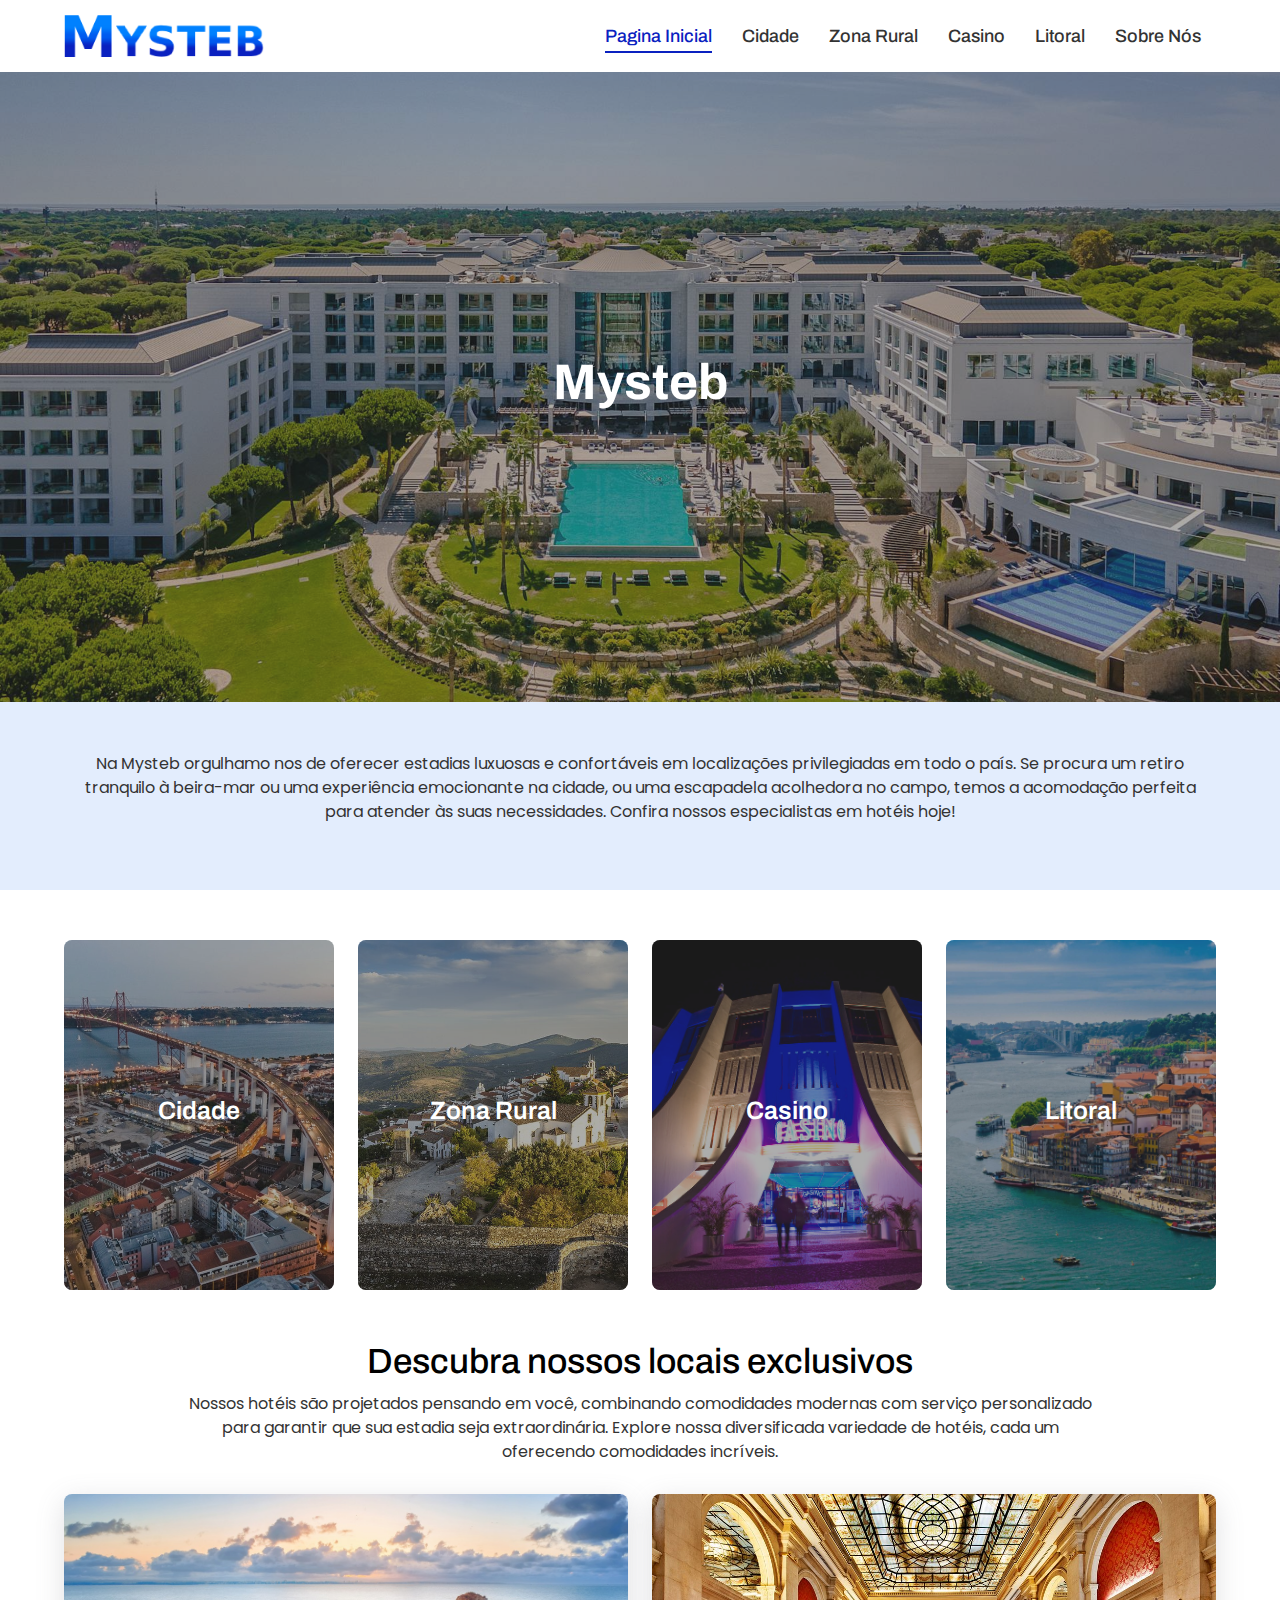
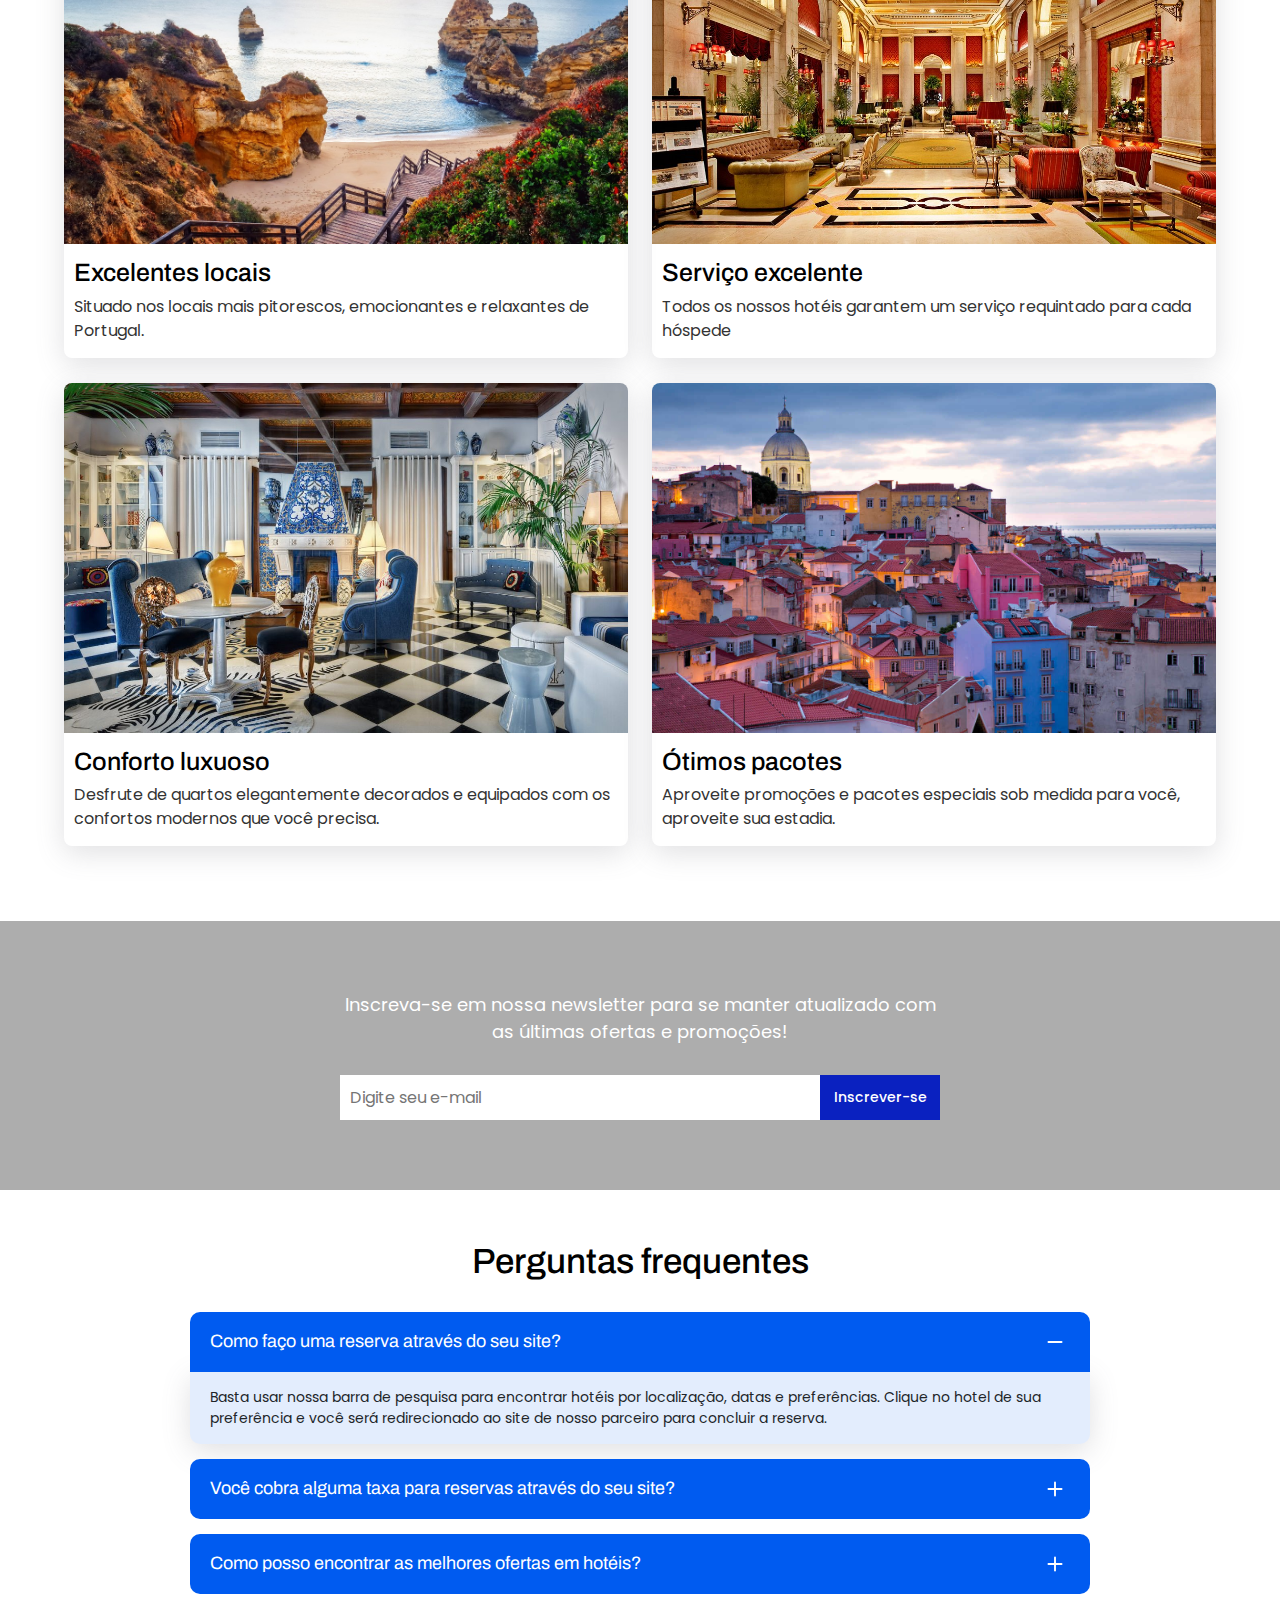
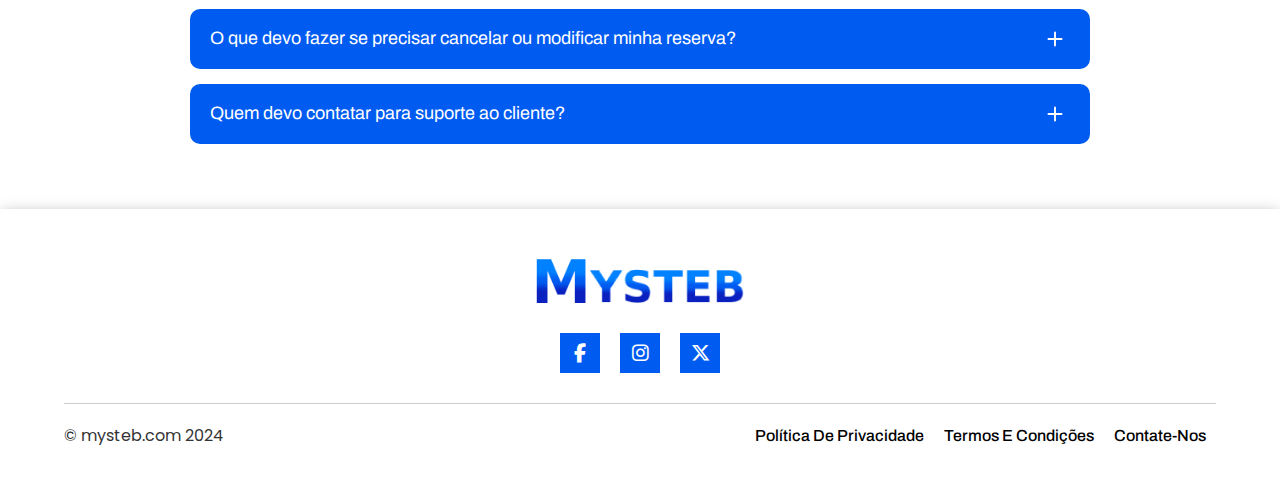
==== commit e4459e2b: "done" ====
--- a/index.html
+++ b/index.html
@@ -29,29 +29,30 @@
                     Pagina Inicial
                   </a>
                 </li>
+             
+                <li>
+                  <a href="cidade.html">
+                    Cidade
+                  </a>
+                </li>
+                <li>
+                  <a href="rurais.html">
+                    Zona rural
+                  </a>
+                </li>
+                <li>
+                  <a href="casino.html">
+                    Casino
+                  </a>
+                </li>
+                <li>
+                  <a href="litoral.html">
+                    Litoral
+                  </a>
+                </li>
                 <li>
                   <a href="about-us.html" >
                       Sobre nós
-                  </a>
-                </li>
-                <li>
-                  <a href="cidade.html">
-                    Cidade
-                  </a>
-                </li>
-                <li>
-                  <a href="rurais.html">
-                    Zona rural
-                  </a>
-                </li>
-                <li>
-                  <a href="casino.html">
-                    Casino
-                  </a>
-                </li>
-                <li>
-                  <a href="litoral.html">
-                    Litoral
                   </a>
                 </li>
               </ul>
@@ -358,31 +359,57 @@
 
    <!-- footer section start -->
    <footer class="site-footer ">
-      <div class="container">
-        <div class="footer-wrap">
-           <p>
-            © mysteb.com 2024
-           </p>
-           <div class="footer-links">
+    <div class="container">
+      <div class="footer-top">
+          <div class="footer-logo">
+              <a href="index.html">
+                  <img src="assets/images/logo.png" alt="">
+              </a>
+          </div>
+          <div class="social-link">
               <ul>
-                <li>
-                  <a href="privacy-policy.html">
-                      política de Privacidade
-                  </a>
-                </li>
-                <li>
-                  <a href="term-and-conditions.html">
-                    Termos e Condições
-                  </a>
-                </li>
-                <li>
-                  <a href="contact-us.html">Contate-nos</a>
-                </li>
+                  <li>
+                      <a href="#">
+                          <i class="fa-brands fa-facebook-f"></i>
+                      </a>
+                  </li>
+                  <li>
+                      <a href="#">
+                          <i class="fa-brands fa-instagram"></i>
+                      </a>
+                  </li>
+                  <li>
+                      <a href="#">
+                          <i class="fa-brands fa-x-twitter"></i>
+                      </a>
+                  </li>
               </ul>
-           </div>
-        </div>
+          </div>
       </div>
-   </footer>
+      <div class="footer-wrap">
+         <p>
+          © mysteb.com 2024
+         </p>
+         <div class="footer-links">
+            <ul>
+              <li>
+                <a href="privacy-policy.html">
+                    política de Privacidade
+                </a>
+              </li>
+              <li>
+                <a href="term-and-conditions.html">
+                  Termos e Condições
+                </a>
+              </li>
+              <li>
+                <a href="contact-us.html">Contate-nos</a>
+              </li>
+            </ul>
+         </div>
+      </div>
+    </div>
+ </footer>
    <!-- footer section end -->
 
     <script src="assets/js/jquery-3.7.1.min.js"></script>
--- a/assets/css/style.css
+++ b/assets/css/style.css
@@ -449,6 +449,7 @@
 .contact-text{
     margin: 15px 0;
 }
+
 /* contact page css end */
 
 /* faq css start */
@@ -756,15 +757,46 @@
 /* footer section css start */
 .site-footer {
     box-shadow: rgba(0, 0, 0, 0.35) 0px 5px 15px;
+    padding: 50px 0;
+}
+.footer-logo img {
+    max-width: 13rem;
+    margin: 0 auto;
+}
+.footer-logo {
+    text-align: center;
+    margin-bottom: 30px;
 }
 
 .footer-wrap {
     display: flex;
     align-items: center;
     justify-content: space-between;
-    padding: 30px 0;
-}
-
+    border-top: 1px solid #cdcccc;
+    padding-top: 20px;
+}
+.social-link ul{
+    display: flex;
+    justify-content: center;
+    align-items: center;
+    gap: 20px;
+    margin-bottom: 30px;
+}
+.social-link ul li a {
+    display: flex;
+    height: 40px;
+    width: 40px;
+    border: 1px solid #005bf0;
+    justify-content: center;
+    align-items: center;
+    background: #005bf0;
+    color: #fff;
+    font-size: 1.2rem;
+}
+.social-link ul li a:hover{
+    background-color: #0a21c0;
+    border-color: #0a21c0;
+}
 .footer-links ul {
     display: flex;
     align-items: center;
